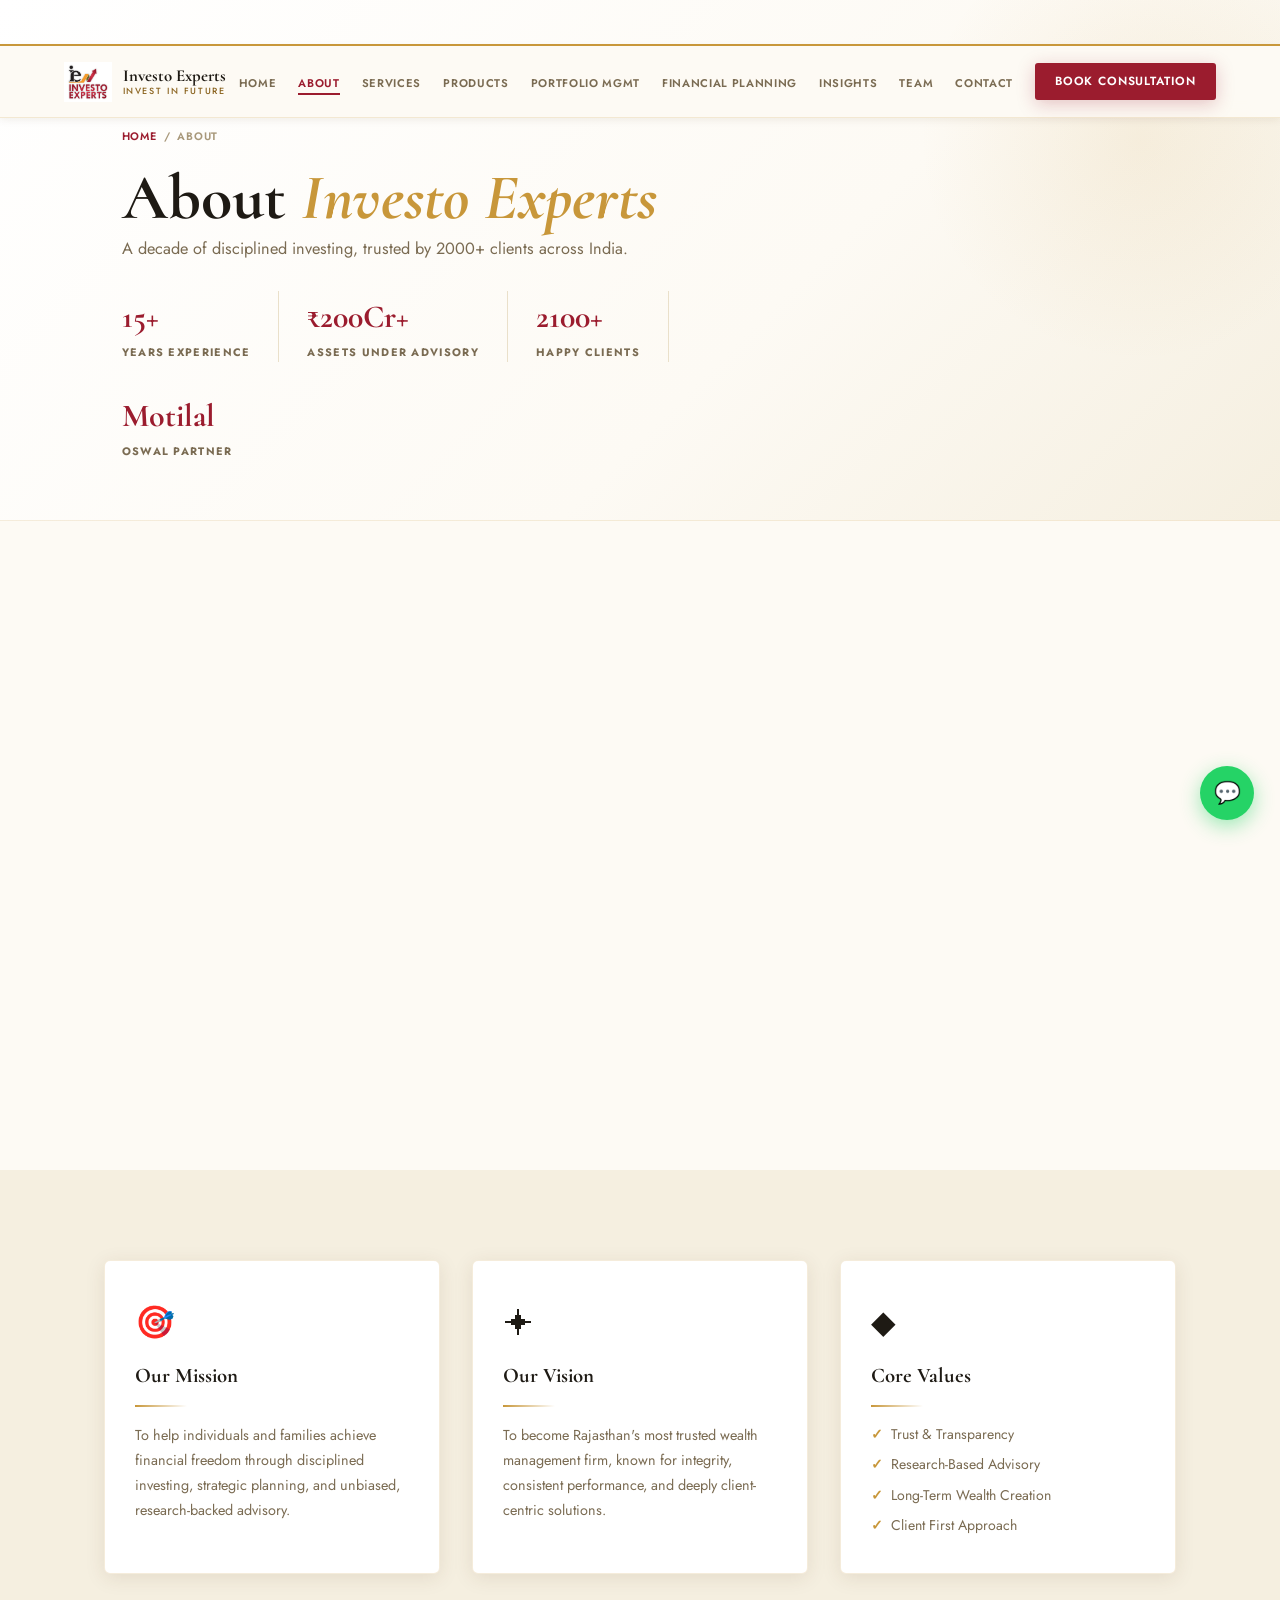
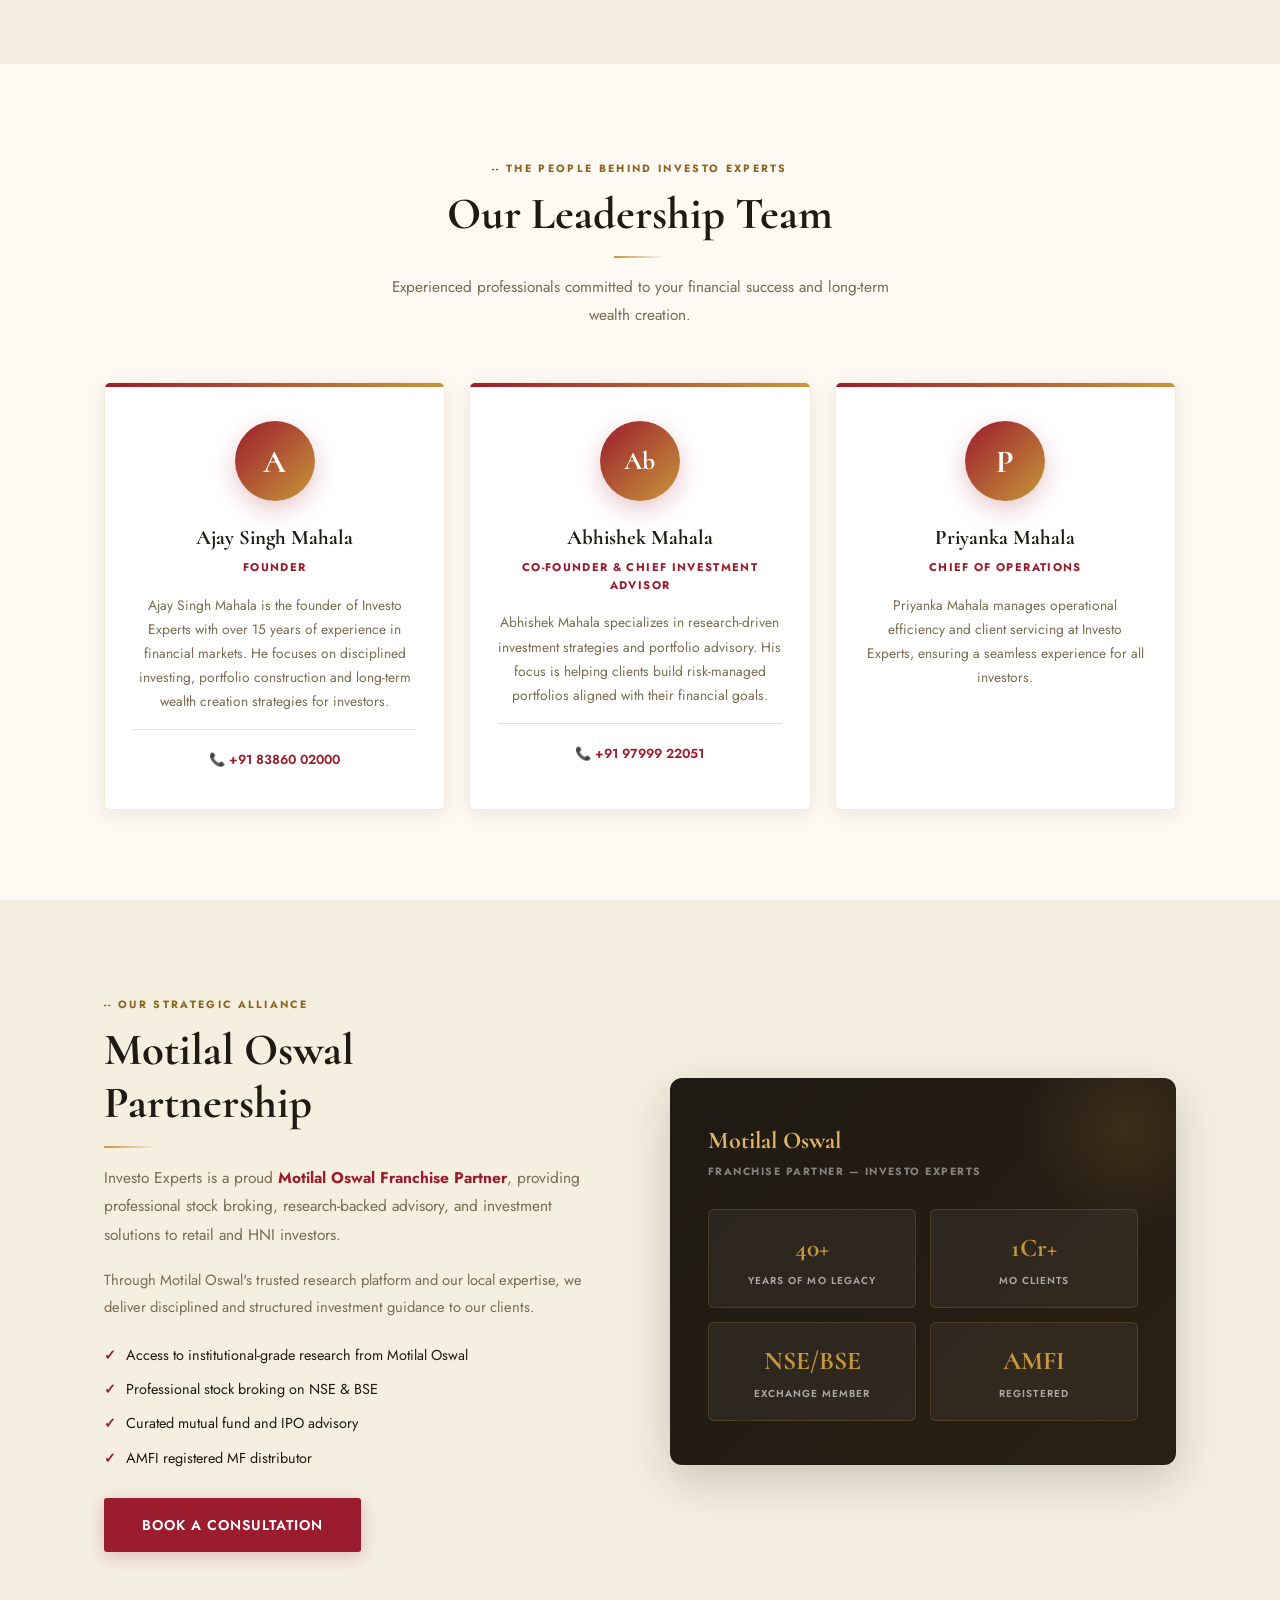
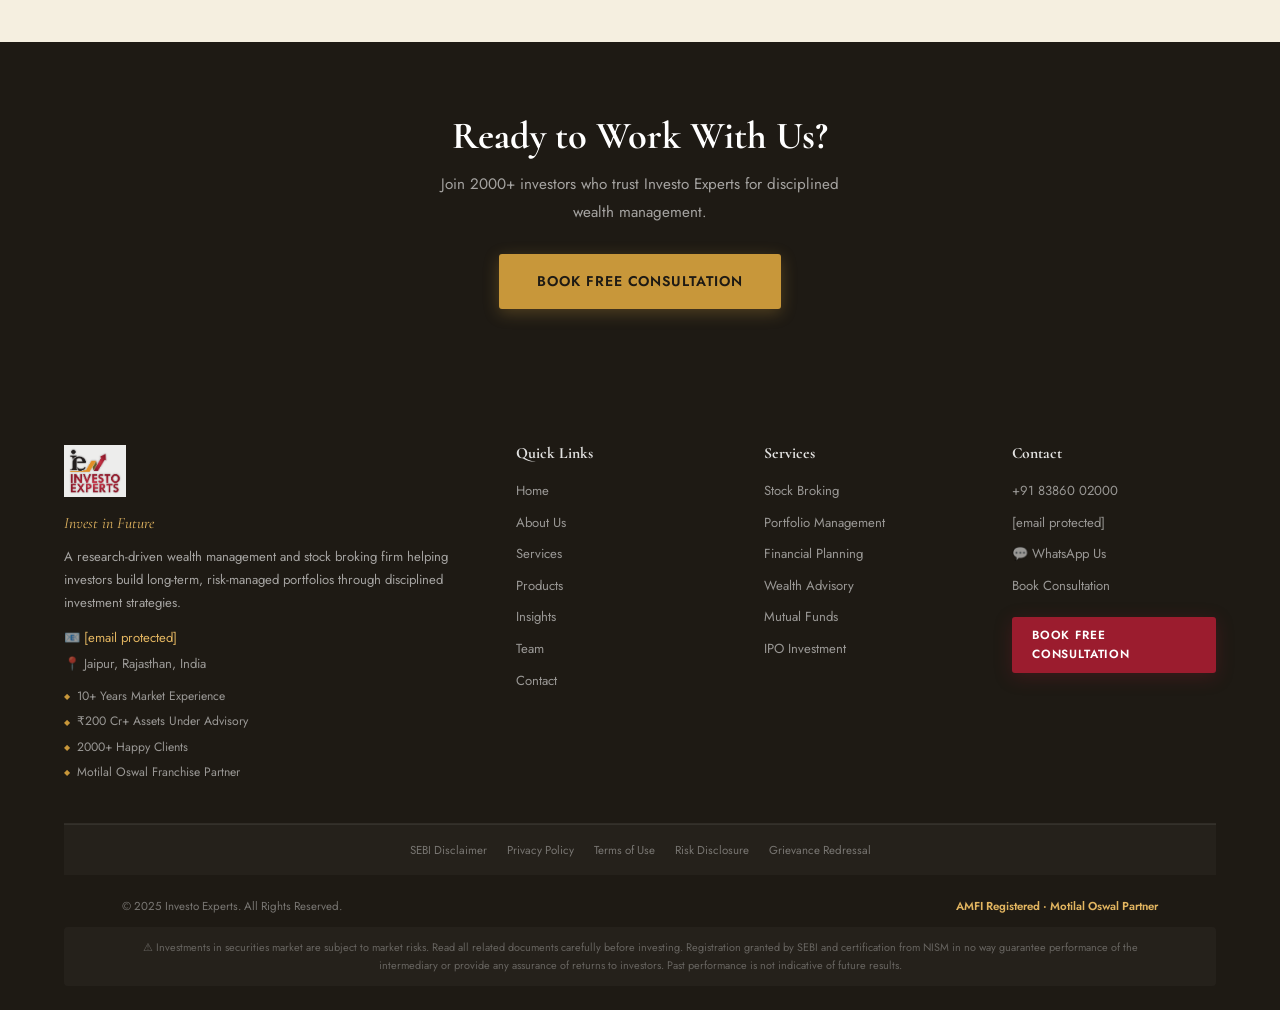
==== about.html @ 19823d16 "Add files via upload" ====
<!DOCTYPE html>
<html lang="en">
<head>
<meta charset="UTF-8">
<meta name="viewport" content="width=device-width,initial-scale=1.0">
<title>About Us | Investo Experts – Jaipur</title>
<meta name="description" content="About Investo Experts, a trusted wealth management firm in Jaipur with 10+ years experience.">
  <link rel="stylesheet" href="style.css">
</head>
<body>
<div style="height:46px;overflow:hidden;border-bottom:2px solid #C8973A;position:fixed;top:0;left:0;right:0;width:100%;z-index:1001">
  <div class="tradingview-widget-container" style="height:46px">
    <div class="tradingview-widget-container__widget"></div>
    <script type="text/javascript" src="https://s3.tradingview.com/external-embedding/embed-widget-ticker-tape.js" async>
    {
      "symbols": [
        {"proName":"NSE:NIFTY","title":"NIFTY 50"},
        {"proName":"BSE:SENSEX","title":"SENSEX"},
        {"proName":"NSE:BANKNIFTY","title":"BANK NIFTY"},
        {"proName":"NSE:RELIANCE","title":"RELIANCE"},
        {"proName":"NSE:TCS","title":"TCS"},
        {"proName":"NSE:HDFCBANK","title":"HDFC BANK"},
        {"proName":"NSE:INFY","title":"INFOSYS"},
        {"proName":"NSE:ICICIBANK","title":"ICICI BANK"}
      ],
      "showSymbolLogo": true,
      "isTransparent": false,
      "displayMode": "adaptive",
      "colorTheme": "light",
      "locale": "en"
    }
    </script>
  </div>
</div>

<nav id="nav">
  <div class="nav-brand">
    <a href="index.html"><img src="[data-uri]" alt="Investo Experts" class="nav-logo"></a>
    <a href="index.html" class="nav-logo-text">Investo Experts<small>Invest in Future</small></a>
  </div>
  <ul class="nav-links"><li><a href="index.html" class="nav-link">Home</a></li>
<li><a href="about.html" class="nav-link active">About</a></li>
<li><a href="services.html" class="nav-link">Services</a></li>
<li><a href="products.html" class="nav-link">Products</a></li>
<li><a href="portfolio-management.html" class="nav-link">Portfolio Mgmt</a></li>
<li><a href="financial-planning.html" class="nav-link">Financial Planning</a></li>
<li><a href="insights.html" class="nav-link">Insights</a></li>
<li><a href="team.html" class="nav-link">Team</a></li>
<li><a href="contact.html" class="nav-link">Contact</a></li>

    <li><a href="contact.html" class="btn bc bsm">Book Consultation</a></li>
  </ul>
  <button class="hamburger" id="hbg" aria-label="Menu"><span></span><span></span><span></span></button>
</nav>
<div class="mmenu" id="mmenu"><a href="index.html" class="mmlink">Home</a>
<a href="about.html" class="mmlink">About</a>
<a href="services.html" class="mmlink">Services</a>
<a href="products.html" class="mmlink">Products</a>
<a href="portfolio-management.html" class="mmlink">Portfolio Mgmt</a>
<a href="financial-planning.html" class="mmlink">Financial Planning</a>
<a href="insights.html" class="mmlink">Insights</a>
<a href="team.html" class="mmlink">Team</a>
<a href="contact.html" class="mmlink">Contact</a>

  <a href="contact.html" class="btn bc" style="margin-top:10px;justify-content:center">Book Free Consultation</a>
</div>
<div class="phero">
  <div class="phero-orb"></div>
  <div class="container">
    <div class="phero-content">
      <div class="breadcrumb"><a href="index.html">Home</a><span>/</span><span>About</span></div>
      <h1 class="display page-hero-title">About <em style="color:var(--gold)">Investo Experts</em></h1>
      <p class="phero-sub">A decade of disciplined investing, trusted by 2000+ clients across India.</p>
      <div style="display:flex;gap:28px;flex-wrap:wrap;margin-top:28px">
        <div style="display:flex;flex-direction:column;gap:2px">
          <span style="font-family:var(--ff-head);font-size:2rem;font-weight:700;color:var(--crimson)">15+</span>
          <span style="font-size:.68rem;font-weight:700;letter-spacing:.12em;text-transform:uppercase;color:var(--mid)">Years Experience</span>
        </div>
        <div style="width:1px;background:var(--cream3)"></div>
        <div style="display:flex;flex-direction:column;gap:2px">
          <span style="font-family:var(--ff-head);font-size:2rem;font-weight:700;color:var(--crimson)">&#8377;200Cr+</span>
          <span style="font-size:.68rem;font-weight:700;letter-spacing:.12em;text-transform:uppercase;color:var(--mid)">Assets Under Advisory</span>
        </div>
        <div style="width:1px;background:var(--cream3)"></div>
        <div style="display:flex;flex-direction:column;gap:2px">
          <span style="font-family:var(--ff-head);font-size:2rem;font-weight:700;color:var(--crimson)">2100+</span>
          <span style="font-size:.68rem;font-weight:700;letter-spacing:.12em;text-transform:uppercase;color:var(--mid)">Happy Clients</span>
        </div>
        <div style="width:1px;background:var(--cream3)"></div>
        <div style="display:flex;flex-direction:column;gap:2px">
          <span style="font-family:var(--ff-head);font-size:2rem;font-weight:700;color:var(--crimson)">Motilal</span>
          <span style="font-size:.68rem;font-weight:700;letter-spacing:.12em;text-transform:uppercase;color:var(--mid)">Oswal Partner</span>
        </div>
      </div>
    </div>
  </div>
</div>
<section style="padding-top:60px">
  <div class="container">
    <div class="phil-grid">
      <div class="rev-l">
        <span class="eyebrow">Who We Are</span>
        <h2 class="hl sec-title">Jaipur's Trusted<br>Wealth Management Firm</h2>
        <div class="gl"></div>
        <p class="lead" style="margin-top:20px;margin-bottom:20px">Investo Experts is a Jaipur-based wealth management and stock broking firm with over a decade of experience guiding investors towards financial independence through structured, research-driven investment strategies.</p>
        <p style="color:var(--mid);line-height:1.8;font-size:.96rem">With &#8377;200+ crore in assets under advisory and a strong family of 2000+ clients, we are committed to delivering consistent, long-term value through integrity, discipline and unwavering client focus.</p>
        <p style="color:var(--mid);line-height:1.8;font-size:.96rem;margin-top:14px">As a Motilal Oswal franchise partner, we combine local expertise with India's most trusted research platform to deliver institutional-quality advisory to retail and HNI investors alike.</p>
      </div>
      <div class="rev-r">
        <div style="display:flex;flex-direction:column;gap:16px">
          <div style="background:var(--white);border:1px solid var(--border);border-radius:8px;padding:24px 28px;box-shadow:0 4px 16px var(--shadow)">
            <div style="font-size:.64rem;font-weight:700;letter-spacing:.14em;text-transform:uppercase;color:var(--gold3);margin-bottom:12px">Our Credentials</div>
            <div style="display:flex;flex-direction:column;gap:10px">
              <div style="display:flex;align-items:center;gap:10px;font-size:.9rem;color:var(--charcoal)"><span style="color:var(--crimson);font-weight:700;font-size:1rem">&#10003;</span> Motilal Oswal Franchise Partner</div>
              <div style="display:flex;align-items:center;gap:10px;font-size:.9rem;color:var(--charcoal)"><span style="color:var(--crimson);font-weight:700;font-size:1rem">&#10003;</span> AMFI Registered MF Distributor</div>
              <div style="display:flex;align-items:center;gap:10px;font-size:.9rem;color:var(--charcoal)"><span style="color:var(--crimson);font-weight:700;font-size:1rem">&#10003;</span> NSE &amp; BSE Member via Partner</div>
              <div style="display:flex;align-items:center;gap:10px;font-size:.9rem;color:var(--charcoal)"><span style="color:var(--crimson);font-weight:700;font-size:1rem">&#10003;</span> CDSL / NSDL Depository Services</div>
              <div style="display:flex;align-items:center;gap:10px;font-size:.9rem;color:var(--charcoal)"><span style="color:var(--crimson);font-weight:700;font-size:1rem">&#10003;</span> 15+ Years Market Experience</div>
              <div style="display:flex;align-items:center;gap:10px;font-size:.9rem;color:var(--charcoal)"><span style="color:var(--crimson);font-weight:700;font-size:1rem">&#10003;</span> &#8377;200 Cr+ Assets Under Advisory</div>
              <div style="display:flex;align-items:center;gap:10px;font-size:.9rem;color:var(--charcoal)"><span style="color:var(--crimson);font-weight:700;font-size:1rem">&#10003;</span> 2100+ Satisfied Clients</div>
            </div>
          </div>
          <a href="contact.html" class="btn bc" style="width:100%;justify-content:center">Book Free Consultation</a>
        </div>
      </div>
    </div>
  </div>
</section>

<section class="s-alt">
  <div class="container">
    <div style="display:grid;grid-template-columns:1fr 1fr 1fr;gap:32px">
      <div class="card" style="padding:36px 30px">
        <div style="font-size:2rem;margin-bottom:16px">&#127919;</div>
        <h3 style="font-family:var(--ff-head);font-size:1.3rem;color:var(--charcoal);margin-bottom:12px">Our Mission</h3>
        <div class="gl"></div>
        <p style="font-size:.9rem;color:var(--mid);line-height:1.75;margin-top:14px">To help individuals and families achieve financial freedom through disciplined investing, strategic planning, and unbiased, research-backed advisory.</p>
      </div>
      <div class="card" style="padding:36px 30px">
        <div style="font-size:2rem;margin-bottom:16px">&#128964;</div>
        <h3 style="font-family:var(--ff-head);font-size:1.3rem;color:var(--charcoal);margin-bottom:12px">Our Vision</h3>
        <div class="gl"></div>
        <p style="font-size:.9rem;color:var(--mid);line-height:1.75;margin-top:14px">To become Rajasthan's most trusted wealth management firm, known for integrity, consistent performance, and deeply client-centric solutions.</p>
      </div>
      <div class="card" style="padding:36px 30px">
        <div style="font-size:2rem;margin-bottom:16px">&#9670;</div>
        <h3 style="font-family:var(--ff-head);font-size:1.3rem;color:var(--charcoal);margin-bottom:12px">Core Values</h3>
        <div class="gl"></div>
        <div style="margin-top:14px;display:flex;flex-direction:column;gap:8px">
          <div style="font-size:.88rem;color:var(--mid);display:flex;gap:8px"><span style="color:var(--gold);font-weight:700">&#10003;</span>Trust &amp; Transparency</div>
          <div style="font-size:.88rem;color:var(--mid);display:flex;gap:8px"><span style="color:var(--gold);font-weight:700">&#10003;</span>Research-Based Advisory</div>
          <div style="font-size:.88rem;color:var(--mid);display:flex;gap:8px"><span style="color:var(--gold);font-weight:700">&#10003;</span>Long-Term Wealth Creation</div>
          <div style="font-size:.88rem;color:var(--mid);display:flex;gap:8px"><span style="color:var(--gold);font-weight:700">&#10003;</span>Client First Approach</div>
        </div>
      </div>
    </div>
  </div>
</section>


<section>
  <div class="container">
    <div class="sec-hdr c">
      <span class="eyebrow">The People Behind Investo Experts</span>
      <h2 class="hl sec-title">Our Leadership Team</h2>
      <div class="gl c"></div>
      <p class="sec-sub">Experienced professionals committed to your financial success and long-term wealth creation.</p>
    </div>
    <div style="display:grid;grid-template-columns:repeat(auto-fit,minmax(280px,1fr));gap:24px">
      <div class="card" style="text-align:center;padding:38px 28px;position:relative;overflow:hidden">
        <div style="position:absolute;top:0;left:0;right:0;height:4px;background:linear-gradient(90deg,var(--crimson),var(--gold))"></div>
        <div style="width:80px;height:80px;border-radius:50%;background:linear-gradient(135deg,var(--crimson),var(--gold));display:flex;align-items:center;justify-content:center;font-family:var(--ff-head);font-size:2rem;font-weight:700;color:#fff;margin:0 auto 20px;box-shadow:0 8px 24px rgba(155,28,46,.25)">A</div>
        <div style="font-family:var(--ff-head);font-size:1.3rem;font-weight:700;color:var(--charcoal);margin-bottom:4px">Ajay Singh Mahala</div>
        <div style="font-size:.7rem;font-weight:700;letter-spacing:.12em;text-transform:uppercase;color:var(--crimson);margin-bottom:16px">Founder</div>
        <p style="font-size:.86rem;color:var(--mid);line-height:1.75">Ajay Singh Mahala is the founder of Investo Experts with over 15 years of experience in financial markets. He focuses on disciplined investing, portfolio construction and long-term wealth creation strategies for investors.</p>
        <div style="margin-top:16px;padding-top:16px;border-top:1px solid var(--cream3)">
          <a href="tel:+918386002000" style="font-size:.82rem;color:var(--crimson);font-weight:600">&#128222; +91 83860 02000</a>
        </div>
      </div>
      <div class="card" style="text-align:center;padding:38px 28px;position:relative;overflow:hidden">
        <div style="position:absolute;top:0;left:0;right:0;height:4px;background:linear-gradient(90deg,var(--crimson),var(--gold))"></div>
        <div style="width:80px;height:80px;border-radius:50%;background:linear-gradient(135deg,var(--crimson),var(--gold));display:flex;align-items:center;justify-content:center;font-family:var(--ff-head);font-size:1.6rem;font-weight:700;color:#fff;margin:0 auto 20px;box-shadow:0 8px 24px rgba(155,28,46,.25)">Ab</div>
        <div style="font-family:var(--ff-head);font-size:1.3rem;font-weight:700;color:var(--charcoal);margin-bottom:4px">Abhishek Mahala</div>
        <div style="font-size:.7rem;font-weight:700;letter-spacing:.12em;text-transform:uppercase;color:var(--crimson);margin-bottom:16px">Co-Founder &amp; Chief Investment Advisor</div>
        <p style="font-size:.86rem;color:var(--mid);line-height:1.75">Abhishek Mahala specializes in research-driven investment strategies and portfolio advisory. His focus is helping clients build risk-managed portfolios aligned with their financial goals.</p>
        <div style="margin-top:16px;padding-top:16px;border-top:1px solid var(--cream3)">
          <a href="tel:+919799922051" style="font-size:.82rem;color:var(--crimson);font-weight:600">&#128222; +91 97999 22051</a>
        </div>
      </div>
      <div class="card" style="text-align:center;padding:38px 28px;position:relative;overflow:hidden">
        <div style="position:absolute;top:0;left:0;right:0;height:4px;background:linear-gradient(90deg,var(--crimson),var(--gold))"></div>
        <div style="width:80px;height:80px;border-radius:50%;background:linear-gradient(135deg,var(--crimson),var(--gold));display:flex;align-items:center;justify-content:center;font-family:var(--ff-head);font-size:2rem;font-weight:700;color:#fff;margin:0 auto 20px;box-shadow:0 8px 24px rgba(155,28,46,.25)">P</div>
        <div style="font-family:var(--ff-head);font-size:1.3rem;font-weight:700;color:var(--charcoal);margin-bottom:4px">Priyanka Mahala</div>
        <div style="font-size:.7rem;font-weight:700;letter-spacing:.12em;text-transform:uppercase;color:var(--crimson);margin-bottom:16px">Chief of Operations</div>
        <p style="font-size:.86rem;color:var(--mid);line-height:1.75">Priyanka Mahala manages operational efficiency and client servicing at Investo Experts, ensuring a seamless experience for all investors.</p>
      </div>
    </div>
  </div>
</section>

<section class="s-alt">
  <div class="container">
    <div style="display:grid;grid-template-columns:1fr 1fr;gap:60px;align-items:center">
      <div>
        <span class="eyebrow">Our Strategic Alliance</span>
        <h2 class="hl sec-title">Motilal Oswal<br>Partnership</h2>
        <div class="gl"></div>
        <p style="font-size:.97rem;color:var(--mid);line-height:1.82;margin:16px 0 18px">Investo Experts is a proud <strong style="color:var(--crimson)">Motilal Oswal Franchise Partner</strong>, providing professional stock broking, research-backed advisory, and investment solutions to retail and HNI investors.</p>
        <p style="font-size:.92rem;color:var(--mid);line-height:1.82;margin-bottom:24px">Through Motilal Oswal's trusted research platform and our local expertise, we deliver disciplined and structured investment guidance to our clients.</p>
        <div style="display:flex;flex-direction:column;gap:11px">
          <div style="display:flex;gap:10px;align-items:center;font-size:.9rem;color:var(--charcoal)"><span style="color:var(--crimson);font-weight:700">&#10003;</span> Access to institutional-grade research from Motilal Oswal</div>
          <div style="display:flex;gap:10px;align-items:center;font-size:.9rem;color:var(--charcoal)"><span style="color:var(--crimson);font-weight:700">&#10003;</span> Professional stock broking on NSE &amp; BSE</div>
          <div style="display:flex;gap:10px;align-items:center;font-size:.9rem;color:var(--charcoal)"><span style="color:var(--crimson);font-weight:700">&#10003;</span> Curated mutual fund and IPO advisory</div>
          <div style="display:flex;gap:10px;align-items:center;font-size:.9rem;color:var(--charcoal)"><span style="color:var(--crimson);font-weight:700">&#10003;</span> AMFI registered MF distributor</div>
        </div>
        <a href="contact.html" class="btn bc blg" style="margin-top:28px">Book a Consultation</a>
      </div>
      <div>
        <div style="background:linear-gradient(135deg,var(--charcoal) 0%,#2A1F12 100%);border-radius:12px;padding:44px 38px;position:relative;overflow:hidden;box-shadow:0 16px 48px rgba(30,26,20,.2)">
          <div style="position:absolute;top:-60px;right:-60px;width:220px;height:220px;border-radius:50%;background:radial-gradient(circle,rgba(200,151,58,.14) 0%,transparent 65%);pointer-events:none"></div>
          <div style="position:relative;z-index:1">
            <div style="font-family:var(--ff-head);font-size:1.5rem;font-weight:700;color:var(--gold2);margin-bottom:4px">Motilal Oswal</div>
            <div style="font-size:.66rem;font-weight:700;letter-spacing:.14em;text-transform:uppercase;color:rgba(255,255,255,.45);margin-bottom:28px">Franchise Partner — Investo Experts</div>
            <div style="display:grid;grid-template-columns:1fr 1fr;gap:14px">
              <div style="background:rgba(255,255,255,.05);border:1px solid rgba(200,151,58,.2);border-radius:6px;padding:18px;text-align:center">
                <div style="font-family:var(--ff-head);font-size:1.6rem;font-weight:700;color:var(--gold)">40+</div>
                <div style="font-size:.63rem;font-weight:600;letter-spacing:.1em;text-transform:uppercase;color:rgba(255,255,255,.6);margin-top:4px">Years of MO Legacy</div>
              </div>
              <div style="background:rgba(255,255,255,.05);border:1px solid rgba(200,151,58,.2);border-radius:6px;padding:18px;text-align:center">
                <div style="font-family:var(--ff-head);font-size:1.6rem;font-weight:700;color:var(--gold)">1Cr+</div>
                <div style="font-size:.63rem;font-weight:600;letter-spacing:.1em;text-transform:uppercase;color:rgba(255,255,255,.6);margin-top:4px">MO Clients</div>
              </div>
              <div style="background:rgba(255,255,255,.05);border:1px solid rgba(200,151,58,.2);border-radius:6px;padding:18px;text-align:center">
                <div style="font-family:var(--ff-head);font-size:1.6rem;font-weight:700;color:var(--gold)">NSE/BSE</div>
                <div style="font-size:.63rem;font-weight:600;letter-spacing:.1em;text-transform:uppercase;color:rgba(255,255,255,.6);margin-top:4px">Exchange Member</div>
              </div>
              <div style="background:rgba(255,255,255,.05);border:1px solid rgba(200,151,58,.2);border-radius:6px;padding:18px;text-align:center">
                <div style="font-family:var(--ff-head);font-size:1.6rem;font-weight:700;color:var(--gold)">AMFI</div>
                <div style="font-size:.63rem;font-weight:600;letter-spacing:.1em;text-transform:uppercase;color:rgba(255,255,255,.6);margin-top:4px">Registered</div>
              </div>
            </div>
          </div>
        </div>
      </div>
    </div>
  </div>
</section>

<div class="cta-s cta-dark">
  <div class="container">
    <h2 class="cta-title">Ready to Work With Us?</h2>
    <p class="cta-sub">Join 2000+ investors who trust Investo Experts for disciplined wealth management.</p>
    <a href="contact.html" class="btn bg blg">Book Free Consultation</a>
  </div>
</div>
<footer>
  <div class="fgrid">
    <div>
      <img src="[data-uri]" alt="Investo Experts" style="height:52px;width:auto;margin-bottom:14px;opacity:0.92">
      <div class="f-tagline">Invest in Future</div>
      <p class="f-desc">A research-driven wealth management and stock broking firm helping investors build long-term, risk-managed portfolios through disciplined investment strategies.</p>
      <p style="margin-top:12px;font-size:.82rem;color:rgba(255,255,255,.55)">&#128231; <a href="/cdn-cgi/l/email-protection#a8c1c6cec7e8c1c6decddbdcc7cdd0d8cddadcdb86cbc7c5" class="f-mail"><span class="__cf_email__" data-cfemail="b4dddad2dbf4dddac2d1c7c0dbd1ccc4d1c6c0c79ad7dbd9">[email&#160;protected]</span></a></p>
      <p style="margin-top:5px;font-size:.82rem;color:rgba(255,255,255,.55)">&#128205; Jaipur, Rajasthan, India</p>
      <div class="f-trust">
        <div class="ft-item">10+ Years Market Experience</div>
        <div class="ft-item">&#8377;200 Cr+ Assets Under Advisory</div>
        <div class="ft-item">2000+ Happy Clients</div>
        <div class="ft-item">Motilal Oswal Franchise Partner</div>
      </div>
    </div>
    <div class="fcol"><h5>Quick Links</h5><ul>
      <li><a href="index.html">Home</a></li>
      <li><a href="about.html">About Us</a></li>
      <li><a href="services.html">Services</a></li>
      <li><a href="products.html">Products</a></li>
      <li><a href="insights.html">Insights</a></li>
      <li><a href="team.html">Team</a></li>
      <li><a href="contact.html">Contact</a></li>
    </ul></div>
    <div class="fcol"><h5>Services</h5><ul>
      <li><a href="services.html">Stock Broking</a></li>
      <li><a href="portfolio-management.html">Portfolio Management</a></li>
      <li><a href="financial-planning.html">Financial Planning</a></li>
      <li><a href="services.html">Wealth Advisory</a></li>
      <li><a href="products.html">Mutual Funds</a></li>
      <li><a href="products.html">IPO Investment</a></li>
    </ul></div>
    <div class="fcol"><h5>Contact</h5><ul>
      <li><a href="tel:+918386002000">+91 83860 02000</a></li>
      <li><a href="/cdn-cgi/l/email-protection#21484f474e61484f574452554e445951445355520f424e4c"><span class="__cf_email__" data-cfemail="8ee7e0e8e1cee7e0f8ebfdfae1ebf6feebfcfafda0ede1e3">[email&#160;protected]</span></a></li>
      <li><a href="https://wa.me/918386002000">&#128172; WhatsApp Us</a></li>
      <li><a href="contact.html">Book Consultation</a></li>
    </ul>
    <div style="margin-top:20px">
      <a href="contact.html" class="btn bc bsm" style="width:100%;justify-content:center">Book Free Consultation</a>
    </div>
    </div>
  </div>
  <div class="f-compliance">
    <div class="f-comp-inner">
      <a href="#">SEBI Disclaimer</a>
      <a href="#">Privacy Policy</a>
      <a href="#">Terms of Use</a>
      <a href="#">Risk Disclosure</a>
      <a href="#">Grievance Redressal</a>
    </div>
  </div>
  <div class="fbot container">
    <span>&#169; 2025 Investo Experts. All Rights Reserved.</span>
    <span class="fbot-sebi">AMFI Registered &#183; Motilal Oswal Partner</span>
  </div>
  <div class="f-sebi-disc">
    &#9888; Investments in securities market are subject to market risks. Read all related documents carefully before investing. Registration granted by SEBI and certification from NISM in no way guarantee performance of the intermediary or provide any assurance of returns to investors. Past performance is not indicative of future results.
  </div>
</footer>
<a href="https://wa.me/918386002000" class="wa-float" target="_blank" title="WhatsApp">&#128172;</a>
<div class="mob-cta">
  <a href="tel:+918386002000" class="mob-call">&#128222; Call</a>
  <a href="https://wa.me/918386002000" class="mob-wa" target="_blank">&#128172; WhatsApp</a>
  <a href="contact.html" class="mob-book">&#128197; Book</a>
</div>
<script data-cfasync="false" src="/cdn-cgi/scripts/5c5dd728/cloudflare-static/email-decode.min.js"></script><script>
// NAV SCROLL
(function(){
  var nav=document.getElementById('nav');
  if(!nav)return;
  function u(){nav.classList.toggle('scrolled',window.scrollY>60)}
  window.addEventListener('scroll',u);u();
})();

// HAMBURGER
(function(){
  var btn=document.getElementById('hbg');
  var menu=document.getElementById('mmenu');
  if(!btn||!menu)return;
  btn.addEventListener('click',function(){
    btn.classList.toggle('open');
    menu.classList.toggle('open');
    document.body.style.overflow=menu.classList.contains('open')?'hidden':'';
  });
  menu.querySelectorAll('a').forEach(function(a){
    a.addEventListener('click',function(){
      btn.classList.remove('open');menu.classList.remove('open');
      document.body.style.overflow='';
    });
  });
})();

// ACTIVE LINK
(function(){
  var cur=window.location.pathname.split('/').pop()||'index.html';
  document.querySelectorAll('.nav-link').forEach(function(a){
    if((a.getAttribute('href')||'')=== cur)a.classList.add('active');
  });
})();

// SCROLL REVEAL
(function(){
  var els=document.querySelectorAll('.reveal,.rev-l,.rev-r');
  if(!els.length)return;
  var io=new IntersectionObserver(function(entries){
    entries.forEach(function(e){if(e.isIntersecting)e.target.classList.add('shown')});
  },{threshold:0.12});
  els.forEach(function(el){io.observe(el)});
})();

// COUNTERS
(function(){
  var counters=document.querySelectorAll('.cnum');
  if(!counters.length)return;
  var done=false;
  function run(){
    if(done)return;done=true;
    counters.forEach(function(el){
      var t=parseFloat(el.dataset.target),dur=2000,step=t/(dur/16),cur=0;
      var iv=setInterval(function(){
        cur=Math.min(cur+step,t);
        el.textContent=Number.isInteger(t)?Math.floor(cur).toLocaleString():cur.toFixed(1);
        if(cur>=t)clearInterval(iv);
      },16);
    });
  }
  var io=new IntersectionObserver(function(e){if(e.some(function(x){return x.isIntersecting}))run()},{threshold:0.3});
  counters.forEach(function(c){io.observe(c)});
})();

// CONTACT FORM
(function(){
  var form=document.getElementById('cform');
  var ok=document.getElementById('form-ok');
  if(!form)return;
  form.addEventListener('submit',function(e){
    e.preventDefault();
    var leads=JSON.parse(localStorage.getItem('ie_leads')||'[]');
    var data={date:new Date().toLocaleString()};
    ['name','phone','email','service','amount','message'].forEach(function(k){
      var el=form.querySelector('[name='+k+']');
      if(el)data[k]=el.value;
    });
    leads.push(data);
    localStorage.setItem('ie_leads',JSON.stringify(leads));
    form.style.display='none';
    if(ok)ok.style.display='block';
  });
})();

// FINANCIAL SCORE TOOL
(function(){
  var btn=document.getElementById('score-btn');
  var res=document.getElementById('score-result');
  if(!btn||!res)return;
  btn.addEventListener('click',function(){
    var age=parseInt(document.getElementById('sc-age')?.value)||35;
    var income=parseInt(document.getElementById('sc-income')?.value)||0;
    var sip=parseInt(document.getElementById('sc-sip')?.value)||0;
    var corpus=parseInt(document.getElementById('sc-corpus')?.value)||0;
    // Simple scoring algorithm
    var score=0;
    var yrs=60-age; if(yrs<0)yrs=1;
    // Savings rate
    var rate=income>0?(sip/income)*100:0;
    if(rate>=30)score+=30;
    else if(rate>=20)score+=22;
    else if(rate>=10)score+=14;
    else score+=5;
    // Corpus vs income ratio
    var corpRatio=income>0?(corpus/income):0;
    if(corpRatio>=10)score+=30;
    else if(corpRatio>=5)score+=20;
    else if(corpRatio>=2)score+=12;
    else score+=4;
    // Timeline score
    if(yrs>=20)score+=25;
    else if(yrs>=15)score+=20;
    else if(yrs>=10)score+=14;
    else score+=7;
    // SIP amount
    if(sip>=50000)score+=15;
    else if(sip>=25000)score+=11;
    else if(sip>=10000)score+=7;
    else score+=2;
    score=Math.min(100,Math.max(10,score));
    var grade,msg;
    if(score>=80){grade='Excellent';msg='Your financial health is outstanding! You are well on track to build serious long-term wealth. Our advisors can help accelerate your journey further.';}
    else if(score>=60){grade='Good';msg='You are building a solid foundation. With a few strategic adjustments, you can significantly accelerate your wealth creation.';}
    else if(score>=40){grade='Needs Work';msg='There is significant room for improvement. A structured financial plan could dramatically improve your long-term wealth outcome.';}
    else{grade='
---- style.css ----
@import url('https://fonts.googleapis.com/css2?family=Cormorant:ital,wght@0,400;0,500;0,600;0,700;1,400;1,600&family=Jost:wght@300;400;500;600;700&display=swap');
:root{
  --cream:#FDFAF4;--cream2:#F5EFE0;--cream3:#EAE0CA;--cream4:#D8C9A8;
  --white:#FFFFFF;
  --crimson:#9B1C2E;--maroon:#7A1520;
  --gold:#C8973A;--gold2:#E2B560;--gold3:#8B6420;
  --charcoal:#1E1A14;--dark2:#2A1F12;
  --mid:#7A6B52;--lt:#A8987A;
  --border:rgba(200,151,58,0.18);--shadow:rgba(80,50,10,0.10);
  --ff-head:'Cormorant',serif;--ff-body:'Jost',sans-serif;
}
*,*::before,*::after{box-sizing:border-box;margin:0;padding:0}
html{scroll-behavior:smooth}
body{font-family:var(--ff-body);background:var(--cream);color:var(--charcoal);overflow-x:hidden;line-height:1.6}
img{max-width:100%;display:block}
a{text-decoration:none;color:inherit}

/* TYPOGRAPHY */
h1,h2,h3,h4,h5{font-family:var(--ff-head);line-height:1.18}
.display{font-family:var(--ff-head);font-size:clamp(2.6rem,5vw,4.4rem);font-weight:700;line-height:1.1}
.display em{font-style:italic;color:var(--crimson)}
.hl{font-family:var(--ff-head);font-size:clamp(1.9rem,3.5vw,2.8rem);font-weight:700}
.hm{font-family:var(--ff-head);font-size:clamp(1.4rem,2.5vw,2rem);font-weight:700}
.eyebrow{font-size:.66rem;font-weight:700;letter-spacing:.22em;text-transform:uppercase;color:var(--gold3);display:inline-block;margin-bottom:10px}
.eyebrow::before{content:'-- '}
.lead{font-size:1.04rem;line-height:1.82;color:var(--mid)}

/* LAYOUT */
.container{max-width:1200px;margin:0 auto;padding:0 5%}
section{padding:90px 0}
.s-alt{background:var(--cream2)}
.s-warm{background:var(--cream3)}
.s-dark{background:var(--charcoal)}

/* GOLD LINE */
.gl{width:52px;height:2px;background:linear-gradient(90deg,var(--gold),transparent);margin:16px 0}
.gl.c{margin:16px auto}

/* BUTTONS */
.btn{display:inline-flex;align-items:center;gap:8px;padding:13px 30px;border-radius:3px;font-family:var(--ff-body);font-weight:600;font-size:.82rem;letter-spacing:.07em;text-transform:uppercase;cursor:pointer;border:none;transition:all .3s;text-decoration:none}
.bc{background:var(--crimson);color:#fff;box-shadow:0 4px 18px rgba(155,28,46,.25)}
.bc:hover{background:var(--maroon);transform:translateY(-2px);box-shadow:0 8px 26px rgba(155,28,46,.35)}
.bg{background:var(--gold);color:var(--charcoal);box-shadow:0 4px 16px rgba(200,151,58,.3)}
.bg:hover{background:var(--gold2);transform:translateY(-2px)}
.bo{background:transparent;border:1.5px solid var(--crimson);color:var(--crimson)}
.bo:hover{background:var(--crimson);color:#fff}
.bow{background:transparent;border:1.5px solid rgba(255,255,255,.5);color:#fff}
.bow:hover{border-color:var(--gold2);color:var(--gold2)}
.bod{background:transparent;border:1.5px solid var(--cream4);color:var(--charcoal)}
.bod:hover{border-color:var(--crimson);color:var(--crimson)}
.bsm{padding:9px 20px;font-size:.74rem}
.blg{padding:16px 38px;font-size:.88rem}

/* NAV */
#nav{position:fixed;top:46px;width:100%;z-index:1000;transition:all .35s;padding:0 5%;height:72px;display:flex;align-items:center;justify-content:space-between;background:rgba(253,250,244,.97);backdrop-filter:blur(14px);border-bottom:1px solid var(--border);box-shadow:0 2px 8px rgba(80,50,10,.08)}
#nav.scrolled{box-shadow:0 4px 24px var(--shadow);background:rgba(253,250,244,.99)}
.nav-brand{display:flex;align-items:center;gap:11px}
.nav-logo{height:40px;width:auto}
.nav-logo-text{font-family:var(--ff-head);font-size:1.05rem;font-weight:700;color:var(--charcoal);line-height:1.2}
.nav-logo-text small{display:block;font-family:var(--ff-body);font-size:.56rem;font-weight:500;letter-spacing:.18em;text-transform:uppercase;color:var(--gold3)}
.nav-links{display:flex;gap:22px;list-style:none;align-items:center}
.nav-link{font-size:.7rem;font-weight:600;color:var(--mid);letter-spacing:.06em;text-transform:uppercase;transition:color .3s;position:relative;padding-bottom:4px}
.nav-link::after{content:'';position:absolute;bottom:0;left:0;width:0;height:1.5px;background:var(--crimson);transition:width .3s}
.nav-link:hover,.nav-link.active{color:var(--crimson)}
.nav-link:hover::after,.nav-link.active::after{width:100%}
.hamburger{display:none;flex-direction:column;gap:5px;cursor:pointer;padding:4px;background:none;border:none}
.hamburger span{display:block;width:24px;height:2px;background:var(--charcoal);transition:all .3s;border-radius:2px}
.hamburger.open span:nth-child(1){transform:rotate(45deg) translate(5px,5px)}
.hamburger.open span:nth-child(2){opacity:0}
.hamburger.open span:nth-child(3){transform:rotate(-45deg) translate(5px,-5px)}
.mmenu{display:none;position:fixed;inset:0;top:118px;background:var(--cream);z-index:999;padding:32px 5%;flex-direction:column;gap:4px;overflow-y:auto;border-top:2px solid var(--gold)}
.mmenu.open{display:flex}
.mmlink{font-size:1.35rem;font-family:var(--ff-head);color:var(--charcoal);padding:11px 0;border-bottom:1px solid var(--cream3);transition:color .3s}
.mmlink:hover{color:var(--crimson)}

/* TICKER */
.ticker-wrap{background:var(--charcoal);padding:9px 0;overflow:hidden;border-bottom:2px solid var(--gold)}
.ticker-track{display:flex;gap:0;white-space:nowrap;animation:tickerScroll 40s linear infinite}
.ticker-track:hover{animation-play-state:paused}
@keyframes tickerScroll{0%{transform:translateX(0)}100%{transform:translateX(-50%)}}
.ticker-item{display:inline-flex;align-items:center;gap:10px;padding:0 32px;border-right:1px solid rgba(255,255,255,.1);font-size:.72rem;font-weight:600;color:rgba(255,255,255,.85);letter-spacing:.05em}
.ticker-name{color:var(--gold2);font-weight:700}
.t-up{color:#4ade80}
.t-dn{color:#f87171}

/* HERO */
.hero{min-height:100vh;background:linear-gradient(135deg,var(--white) 0%,var(--cream) 55%,var(--cream2) 100%);display:flex;align-items:center;position:relative;overflow:hidden;padding-top:118px}
.hero-dots{position:absolute;inset:0;background-image:radial-gradient(circle,rgba(200,151,58,.18) 1px,transparent 1px);background-size:36px 36px;pointer-events:none}
.hero-orb1{position:absolute;width:700px;height:700px;top:-180px;right:-160px;border-radius:50%;background:radial-gradient(circle,rgba(200,151,58,.12) 0%,transparent 65%);pointer-events:none}
.hero-orb2{position:absolute;width:400px;height:400px;bottom:-120px;left:-80px;border-radius:50%;background:radial-gradient(circle,rgba(155,28,46,.07) 0%,transparent 65%);pointer-events:none}
.hero-inner{position:relative;z-index:2;padding:70px 0}
.hero-badge{display:inline-flex;align-items:center;gap:10px;background:rgba(155,28,46,.06);border:1px solid rgba(155,28,46,.18);border-radius:2px;padding:6px 16px;margin-bottom:24px}
.hbdot{width:6px;height:6px;border-radius:50%;background:var(--crimson);animation:blink 2s ease-in-out infinite}
@keyframes blink{0%,100%{opacity:1}50%{opacity:.25}}
.hero-badge span{font-size:.66rem;font-weight:700;letter-spacing:.16em;text-transform:uppercase;color:var(--crimson)}
.hero-title{color:var(--charcoal);max-width:740px;margin-bottom:20px}
.hero-sub{max-width:490px;margin-bottom:38px;color:var(--mid);font-size:1.04rem;line-height:1.82}
.hero-btns{display:flex;gap:12px;flex-wrap:wrap;margin-bottom:52px}
.hero-stats{display:grid;grid-template-columns:repeat(3,1fr);border:1px solid var(--border);border-radius:6px;overflow:hidden;max-width:540px;background:var(--white);box-shadow:0 8px 32px var(--shadow)}
.hstat{padding:20px 22px;border-right:1px solid var(--border)}
.hstat:last-child{border-right:none}
.hstat-num{font-family:var(--ff-head);font-size:1.9rem;font-weight:700;color:var(--charcoal);line-height:1}
.hstat-num em{color:var(--crimson);font-style:normal}
.hstat-lbl{font-size:.64rem;font-weight:600;color:var(--lt);letter-spacing:.1em;text-transform:uppercase;margin-top:4px}

/* TRUST BAR */
.trust-bar{background:var(--crimson);padding:13px 5%}
.trust-items{display:flex;align-items:center;justify-content:center;gap:32px;flex-wrap:wrap}
.trust-item{display:flex;align-items:center;gap:7px;font-size:.7rem;font-weight:700;letter-spacing:.1em;text-transform:uppercase;color:rgba(255,255,255,.92)}
.trust-check{color:var(--gold2);font-size:.9rem}

/* FEATURED / ASSOCIATED WITH */
.assoc-bar{background:var(--cream2);padding:22px 5%;border-top:1px solid var(--cream3);border-bottom:1px solid var(--cream3);overflow:hidden}
.assoc-inner{display:flex;align-items:center;justify-content:center;gap:0;flex-wrap:wrap}
.assoc-label{font-size:.66rem;font-weight:700;letter-spacing:.18em;text-transform:uppercase;color:var(--charcoal);flex-shrink:0;padding-right:28px;border-right:2px solid var(--gold);margin-right:28px}
.assoc-items{display:flex;align-items:center;gap:0;flex-wrap:wrap;justify-content:center}
.assoc-item{display:flex;flex-direction:column;align-items:center;gap:3px;padding:8px 24px;border-right:1px solid var(--cream3);cursor:default}
.assoc-item:last-child{border-right:none}
.assoc-item:hover .assoc-name{color:var(--crimson)}
.assoc-name{font-family:var(--ff-head);font-size:1.05rem;font-weight:700;color:var(--charcoal);transition:color .3s}
.assoc-sub{font-size:.6rem;font-weight:600;letter-spacing:.08em;text-transform:uppercase;color:var(--mid)}
.assoc-dot{width:5px;height:5px;border-radius:50%;background:var(--gold);display:block;margin:0 auto 3px}

/* SEC HEADERS */
.sec-hdr{margin-bottom:52px}
.sec-hdr.c{text-align:center}
.sec-hdr.c .sec-sub{margin-left:auto;margin-right:auto}
.sec-title{color:var(--charcoal)}
.sec-sub{font-size:.96rem;line-height:1.82;color:var(--mid);max-width:540px;margin-top:12px}

/* CARDS */
.card{background:var(--white);border-radius:6px;border:1px solid var(--border);box-shadow:0 4px 20px var(--shadow);transition:all .35s}
.card:hover{transform:translateY(-5px);box-shadow:0 16px 44px rgba(80,50,10,.15)}

/* SERVICE CARDS */
.sgrid{display:grid;grid-template-columns:repeat(auto-fit,minmax(270px,1fr));gap:20px}
.svc-card{padding:32px 26px;position:relative;overflow:hidden}
.svc-card::after{content:'';position:absolute;bottom:0;left:0;right:0;height:3px;background:linear-gradient(90deg,var(--crimson),var(--gold));transform:scaleX(0);transform-origin:left;transition:transform .35s}
.svc-card:hover::after{transform:scaleX(1)}
.svc-icon{font-size:1.7rem;margin-bottom:16px}
.svc-title{font-family:var(--ff-head);font-size:1.18rem;font-weight:700;color:var(--charcoal);margin-bottom:8px}
.svc-desc{font-size:.86rem;line-height:1.75;color:var(--mid)}
.svc-lnk{display:inline-flex;align-items:center;gap:6px;margin-top:14px;font-size:.72rem;font-weight:700;color:var(--crimson);letter-spacing:.08em;text-transform:uppercase;transition:gap .3s}
.svc-lnk:hover{gap:10px}

/* WHO WE WORK WITH */
.wwwork-grid{display:grid;grid-template-columns:repeat(auto-fit,minmax(200px,1fr));gap:16px}
.wwwork-item{background:var(--white);border:1px solid var(--border);border-radius:6px;padding:24px 20px;text-align:center;box-shadow:0 3px 14px var(--shadow);transition:all .3s;position:relative;overflow:hidden}
.wwwork-item::before{content:'';position:absolute;top:0;left:0;right:0;height:3px;background:linear-gradient(90deg,var(--crimson),var(--gold))}
.wwwork-item:hover{transform:translateY(-4px);box-shadow:0 12px 32px rgba(80,50,10,.15)}
.ww-icon{font-size:2rem;margin-bottom:10px}
.ww-title{font-family:var(--ff-head);font-size:1rem;font-weight:700;color:var(--charcoal);margin-bottom:4px}
.ww-desc{font-size:.78rem;color:var(--mid)}

/* CLIENT JOURNEY */
.journey-steps{display:grid;grid-template-columns:repeat(5,1fr);gap:0;position:relative;margin-top:48px}
.journey-steps::before{content:'';position:absolute;top:32px;left:10%;right:10%;height:2px;background:linear-gradient(90deg,var(--crimson),var(--gold),var(--crimson));pointer-events:none;opacity:.3}
.jstep{text-align:center;padding:0 12px;position:relative;z-index:1}
.jstep-num{width:64px;height:64px;border-radius:50%;background:var(--white);border:2px solid var(--crimson);display:flex;align-items:center;justify-content:center;font-family:var(--ff-head);font-size:1.4rem;font-weight:700;color:var(--crimson);margin:0 auto 18px;box-shadow:0 4px 16px rgba(155,28,46,.15);transition:all .3s}
.jstep:hover .jstep-num{background:var(--crimson);color:#fff}
.jstep-title{font-family:var(--ff-head);font-size:.98rem;font-weight:700;color:var(--charcoal);margin-bottom:6px}
.jstep-desc{font-size:.78rem;color:var(--mid);line-height:1.6}

/* PERFORMANCE BLOCK */
.perf-grid{display:grid;grid-template-columns:repeat(auto-fit,minmax(220px,1fr));gap:18px}
.perf-item{background:var(--white);border:1px solid var(--border);border-radius:6px;padding:26px 22px;display:flex;gap:14px;align-items:flex-start;box-shadow:0 3px 14px var(--shadow)}
.perf-check{width:32px;height:32px;border-radius:50%;background:rgba(155,28,46,.08);border:1px solid rgba(155,28,46,.2);display:flex;align-items:center;justify-content:center;color:var(--crimson);font-weight:700;flex-shrink:0;font-size:.9rem}
.perf-text h4{font-family:var(--ff-head);font-size:1rem;font-weight:700;color:var(--charcoal);margin-bottom:4px}
.perf-text p{font-size:.8rem;color:var(--mid);line-height:1.6}

/* PHIL */
.phil-grid{display:grid;grid-template-columns:1fr 1fr;gap:60px;align-items:center}
.phil-points{display:flex;flex-direction:column;gap:16px}
.phil-item{display:flex;gap:12px;align-items:flex-start}
.phil-dot{width:8px;height:8px;border-radius:50%;background:var(--crimson);flex-shrink:0;margin-top:6px}
.phil-item h4{font-family:var(--ff-head);font-size:1rem;font-weight:700;color:var(--charcoal);margin-bottom:3px}
.phil-item p{font-size:.83rem;color:var(--mid);line-height:1.65}
.phil-visual{background:linear-gradient(135deg,var(--charcoal) 0%,var(--dark2) 100%);border-radius:10px;padding:44px 38px;position:relative;overflow:hidden;box-shadow:0 16px 48px rgba(30,26,20,.2)}
.phil-visual::before{content:'';position:absolute;top:-80px;right:-80px;width:280px;height:280px;border-radius:50%;background:radial-gradient(circle,rgba(200,151,58,.14) 0%,transparent 65%);pointer-events:none}
.phil-quote{font-family:var(--ff-head);font-size:1.35rem;font-style:italic;color:#fff;line-height:1.55;position:relative;z-index:1}
.phil-quote::before{content:'C';font-size:4rem;color:var(--gold);line-height:.5;display:block;margin-bottom:14px}
.phil-attr{margin-top:18px;font-size:.74rem;font-weight:700;color:var(--gold2);letter-spacing:.1em;text-transform:uppercase;position:relative;z-index:1}

/* HNI STRIP */
.hni-strip{background:linear-gradient(135deg,var(--charcoal) 0%,var(--dark2) 100%);padding:80px 5%;position:relative;overflow:hidden}
.hni-strip::before{content:'';position:absolute;inset:0;background-image:radial-gradient(circle,rgba(200,151,58,.07) 1px,transparent 1px);background-size:32px 32px;pointer-events:none}
.hni-inner{display:grid;grid-template-columns:1fr 1fr;gap:72px;align-items:center;max-width:1200px;margin:0 auto;position:relative;z-index:1}
.hni-feats{display:flex;flex-direction:column;gap:12px;margin-top:22px}
.hni-feat{display:flex;align-items:center;gap:10px;font-size:.9rem;color:rgba(255,255,255,.8)}
.hni-feat::before{content:'✓';color:var(--gold);font-weight:700;flex-shrink:0}
.hni-card{background:#1E1A14;border:1px solid rgba(200,151,58,.25);border-radius:8px;padding:32px}
.hni-card-title{font-family:var(--ff-head);font-size:1.05rem;font-weight:700;color:var(--gold2);margin-bottom:18px;padding-bottom:12px;border-bottom:1px solid rgba(200,151,58,.18)}
.hni-stat{display:flex;justify-content:space-between;align-items:center;padding:12px 0;border-bottom:1px solid rgba(255,255,255,.08)}
.hni-stat:last-of-type{border-bottom:none}
.hni-stat-label{font-size:.8rem;color:rgba(255,255,255,.6)}
.hni-stat-val{font-family:var(--ff-head);font-size:1.05rem;font-weight:700;color:#fff}

/* INSIGHTS */
.igrid{display:grid;grid-template-columns:repeat(auto-fit,minmax(290px,1fr));gap:24px}
.ins-card{border-radius:6px;overflow:hidden}
.ins-img{height:180px;position:relative;overflow:hidden;display:flex;align-items:center;justify-content:center}
.ins-ip{position:absolute;inset:0;background-image:linear-gradient(45deg,rgba(200,151,58,.12) 1px,transparent 1px),linear-gradient(-45deg,rgba(200,151,58,.12) 1px,transparent 1px);background-size:26px 26px}
.ins-ii{font-size:2.8rem;position:relative;z-index:1}
.ins-body{padding:24px}
.ins-meta{display:flex;align-items:center;gap:10px;margin-bottom:10px}
.ins-cat{font-size:.63rem;font-weight:700;letter-spacing:.12em;text-transform:uppercase;color:var(--crimson);background:rgba(155,28,46,.07);padding:3px 9px;border-radius:2px;border:1px solid rgba(155,28,46,.15)}
.ins-date{font-size:.72rem;color:var(--lt)}
.ins-title{font-family:var(--ff-head);font-size:1.12rem;font-weight:700;color:var(--charcoal);margin-bottom:8px;line-height:1.3;transition:color .3s}
.ins-card:hover .ins-title{color:var(--crimson)}
.ins-exc{font-size:.83rem;color:var(--mid);line-height:1.72;margin-bottom:14px}
.ins-rd{display:inline-flex;align-items:center;gap:5px;font-size:.72rem;font-weight:700;color:var(--crimson);letter-spacing:.08em;text-transform:uppercase;transition:gap .3s}
.ins-rd:hover{gap:9px}

/* TESTIMONIALS */
.tgrid{display:grid;grid-template-columns:repeat(auto-fit,minmax(280px,1fr));gap:20px}
.test-card{padding:30px 26px}
.t-stars{color:var(--gold);font-size:.9rem;letter-spacing:2px;margin-bottom:12px}
.t-text{font-family:var(--ff-head);font-size:1.02rem;font-style:italic;color:var(--charcoal);line-height:1.72;margin-bottom:20px}
.t-auth{display:flex;align-items:center;gap:11px}
.t-av{width:42px;height:42px;border-radius:50%;background:linear-gradient(135deg,var(--crimson),var(--gold));display:flex;align-items:center;justify-content:center;font-family:var(--ff-head);font-size:1rem;font-weight:700;color:#fff}
.t-name{font-weight:700;font-size:.86rem;color:var(--charcoal)}
.t-city{font-size:.72rem;color:var(--lt)}

/* FINANCIAL SCORE TOOL */
.tool-wrap{background:linear-gradient(135deg,var(--charcoal) 0%,var(--dark2) 100%);border-radius:12px;padding:48px;position:relative;overflow:hidden;box-shadow:0 16px 48px rgba(30,26,20,.25)}
.tool-wrap::before{content:'';position:absolute;top:-60px;right:-60px;width:280px;height:280px;border-radius:50%;background:radial-gradient(circle,rgba(200,151,58,.12) 0%,transparent 65%);pointer-events:none}
.tool-form{display:grid;grid-template-columns:1fr 1fr;gap:16px;margin-top:28px}
.tf{display:flex;flex-direction:column;gap:7px}
.tf label{font-size:.64rem;font-weight:700;letter-spacing:.14em;text-transform:uppercase;color:rgba(255,255,255,.55)}
.tf input,.tf select{padding:12px 14px;border:1.5px solid rgba(200,151,58,.25);border-radius:4px;background:rgba(255,255,255,.06);color:#fff;font-family:var(--ff-body);font-size:.9rem;outline:none;transition:border-color .3s}
.tf input:focus,.tf select:focus{border-color:var(--gold)}
.tf input::placeholder{color:rgba(255,255,255,.3)}
.tf select option{background:var(--charcoal);color:#fff}
.tool-btn{grid-column:1/-1;text-align:center;margin-top:8px}
.score-result{display:none;margin-top:24px;background:rgba(200,151,58,.1);border:1px solid rgba(200,151,58,.3);border-radius:8px;padding:24px;text-align:center}
.score-num{font-family:var(--ff-head);font-size:3.5rem;font-weight:700;color:var(--gold);line-height:1}
.score-label{font-size:.78rem;font-weight:700;letter-spacing:.12em;text-transform:uppercase;color:rgba(255,255,255,.6);margin-top:6px}
.score-msg{font-size:.9rem;color:rgba(255,255,255,.75);margin-top:12px;line-height:1.7}

/* VIDEO SECTION */
.video-placeholder{background:var(--charcoal);border-radius:10px;aspect-ratio:16/9;display:flex;align-items:center;justify-content:center;flex-direction:column;gap:16px;cursor:pointer;border:2px dashed rgba(200,151,58,.3);transition:border-color .3s;position:relative;overflow:hidden}
.video-placeholder:hover{border-color:var(--gold)}
.vplay{width:72px;height:72px;border-radius:50%;background:var(--crimson);display:flex;align-items:center;justify-content:center;font-size:1.6rem;box-shadow:0 8px 24px rgba(155,28,46,.4)}
.vtxt{font-family:var(--ff-head);font-size:1.1rem;color:rgba(255,255,255,.7)}

/* CTA STRIPS */
.cta-s{padding:72px 5%;text-align:center}
.cta-crimson{background:var(--crimson)}
.cta-gold{background:var(--gold)}
.cta-dark{background:var(--charcoal)}
.cta-cream{background:var(--cream2);border-top:1px solid var(--cream3)}
.cta-title{font-family:var(--ff-head);font-size:clamp(1.7rem,3vw,2.4rem);font-weight:700;color:#fff;margin-bottom:12px}
.cta-gold .cta-title,.cta-cream .cta-title{color:var(--charcoal)}
.cta-sub{font-size:.95rem;max-width:440px;margin:0 auto 28px;line-height:1.8;color:rgba(255,255,255,.6)}
.cta-gold .cta-sub,.cta-cream .cta-sub{color:var(--mid)}
.cta-btns{display:flex;gap:12px;justify-content:center;flex-wrap:wrap}

/* 3 CTA FUNNELS */
.funnel-grid{display:grid;grid-template-columns:repeat(3,1fr);gap:20px}
.funnel-card{border-radius:8px;padding:34px 28px;text-align:center;position:relative;overflow:hidden}
.funnel-card-retail{background:linear-gradient(135deg,var(--cream) 0%,var(--cream2) 100%);border:1px solid var(--border)}
.funnel-card-hni{background:linear-gradient(135deg,var(--charcoal) 0%,var(--dark2) 100%)}
.funnel-card-beginner{background:linear-gradient(135deg,rgba(155,28,46,.06) 0%,rgba(200,151,58,.08) 100%);border:1px solid rgba(155,28,46,.15)}
.funnel-icon{font-size:2.2rem;margin-bottom:14px}
.funnel-label{font-size:.62rem;font-weight:700;letter-spacing:.16em;text-transform:uppercase;margin-bottom:8px}
.funnel-card-retail .funnel-label{color:var(--gold3)}
.funnel-card-hni .funnel-label{color:var(--gold2)}
.funnel-card-beginner .funnel-label{color:var(--crimson)}
.funnel-title{font-family:var(--ff-head);font-size:1.25rem;font-weight:700;margin-bottom:10px}
.funnel-card-retail .funnel-title{color:var(--charcoal)}
.funnel-card-hni .funnel-title{color:#fff}
.funnel-card-beginner .funnel-title{color:var(--charcoal)}
.funnel-desc{font-size:.82rem;margin-bottom:20px;line-height:1.7}
.funnel-card-retail .funnel-desc{color:var(--mid)}
.funnel-card-hni .funnel-desc{color:rgba(255,255,255,.6)}
.funnel-card-beginner .funnel-desc{color:var(--mid)}

/* TEAM */
.tcard{text-align:center;padding:36px 26px;position:relative;overflow:hidden}
.tcard::before{content:'';position:absolute;top:0;left:0;right:0;height:4px;background:linear-gradient(90deg,var(--crimson),var(--gold))}
.tav{width:78px;height:78px;border-radius:50%;background:linear-gradient(135deg,var(--crimson),var(--gold));display:flex;align-items:center;justify-content:center;font-family:var(--ff-head);font-size:1.9rem;font-weight:700;color:#fff;margin:0 auto 18px;box-shadow:0 8px 24px rgba(155,28,46,.25)}
.tname{font-family:var(--ff-head);font-size:1.2rem;font-weight:700;color:var(--charcoal);text-align:center;margin-bottom:4px}
.trole{text-align:center;font-size:.7rem;font-weight:700;letter-spacing:.12em;text-transform:uppercase;color:var(--crimson);margin-bottom:12px}
.tbio{font-size:.84rem;color:var(--mid);line-height:1.72}

/* CONTACT */
.cgrid{display:grid;grid-template-columns:1fr 1.3fr;gap:56px;align-items:start}
.ci{display:flex;gap:13px;align-items:flex-start;margin-bottom:20px}
.ci-icon{width:42px;height:42px;border-radius:6px;background:rgba(155,28,46,.07);border:1px solid rgba(155,28,46,.15);display:flex;align-items:center;justify-content:center;font-size:.95rem;flex-shrink:0}
.ci h5{font-size:.64rem;font-weight:700;color:var(--crimson);letter-spacing:.12em;text-transform:uppercase;margin-bottom:3px}
.ci p,.ci a{font-size:.9rem;color:var(--charcoal);line-height:1.5;transition:color .3s}
.ci a:hover{color:var(--crimson)}
.fbox{background:var(--white);border-radius:8px;padding:40px;box-shadow:0 16px 48px var(--shadow);border:1px solid var(--border)}
.fbox h3{font-family:var(--ff-head);font-size:1.45rem;font-weight:700;color:var(--charcoal);margin-bottom:24px}
.fg{margin-bottom:15px}
.fg label{display:block;font-size:.65rem;font-weight:700;color:var(--lt);letter-spacing:.12em;text-transform:uppercase;margin-bottom:6px}
.fg input,.fg select,.fg textarea{width:100%;padding:12px 14px;border:1.5px solid var(--cream3);border-radius:4px;font-family:var(--ff-body);font-size:.9rem;color:var(--charcoal);background:var(--cream);outline:none;transition:border-color .3s;resize:none}
.fg input:focus,.fg select:focus,.fg textarea:focus{border-color:var(--crimson)}
.frow{display:grid;grid-template-columns:1fr 1fr;gap:13px}

/* PAGE HERO - LIGHT */
.phero{background:linear-gradient(135deg,var(--white) 0%,var(--cream) 60%,var(--cream2) 100%);padding:128px 5% 60px;position:relative;overflow:hidden;border-bottom:1px solid var(--border)}
.phero-dots{position:absolute;inset:0;background-image:radial-gradient(circle,rgba(200,151,58,.15) 1px,transparent 1px);background-size:34px 34px;pointer-events:none}
.phero-orb{position:absolute;top:-100px;right:-100px;width:480px;height:480px;border-radius:50%;background:radial-gradient(circle,rgba(200,151,58,.1) 0%,transparent 65%);pointer-events:none}
.phero-content{position:relative;z-index:1;max-width:680px}
.phero-title{color:var(--charcoal);margin-bottom:14px}
.phero-sub{color:var(--mid);font-size:1.02rem;line-height:1.8}
.breadcrumb{display:flex;align-items:center;gap:7px;margin-bottom:18px;font-size:.68rem;font-weight:600;color:var(--lt);letter-spacing:.07em;text-transform:uppercase}
.breadcrumb a{color:var(--crimson)}
.breadcrumb span{color:var(--lt)}

/* BLOG */
.post-layout{display:grid;grid-template-columns:1fr 340px;gap:56px;align-items:start}
.post-content{font-size:.97rem;line-height:1.86;color:#3A3020}
.post-content h2{font-family:var(--ff-head);font-size:1.65rem;font-weight:700;color:var(--charcoal);margin:38px 0 12px}
.post-content h3{font-family:var(--ff-head);font-size:1.3rem;font-weight:700;color:var(--charcoal);margin:30px 0 10px}
.post-content p{margin-bottom:16px}
.post-content ul,.post-content ol{margin:0 0 16px 20px}
.post-content li{margin-bottom:7px}
.post-content blockquote{border-left:3px solid var(--crimson);padding:14px 20px;margin:24px 0;background:rgba(155,28,46,.04);font-family:var(--ff-head);font-style:italic;font-size:1.05rem;color:var(--charcoal);border-radius:0 4px 4px 0}
.post-content .hbox{background:var(--charcoal);color:#fff;padding:20px 24px;border-radius:6px;margin:24px 0;border-left:4px solid var(--gold)}
.post-content .hbox p{color:rgba(255,255,255,.82);margin-bottom:0}
.psidebar{position:sticky;top:88px;display:flex;flex-direction:column;gap:20px}
.scta{background:var(--charcoal);border-radius:8px;padding:28px;text-align:center}
.scta h3{font-family:var(--ff-head);font-size:1.2rem;color:#fff;margin-bottom:8px}
.scta p{font-size:.82rem;color:rgba(255,255,255,.65);margin-bottom:16px;line-height:1.7}
.sshare{background:var(--white);border:1px solid var(--border);border-radius:8px;padding:20px;box-shadow:0 4px 16px var(--shadow)}
.sshare h4{font-family:var(--ff-head);font-size:.95rem;color:var(--charcoal);margin-bottom:11px}
.sh-btns{display:flex;gap:9px}
.sh-btn{flex:1;padding:8px;border-radius:4px;font-size:.72rem;font-weight:600;text-align:center;border:1px solid var(--cream3);color:var(--charcoal);transition:all .3s;cursor:pointer;background:var(--cream);text-decoration:none;display:block}
.sh-btn:hover{background:var(--crimson);color:#fff;border-color:var(--crimson)}

/* COMPLIANCE / FOOTER */
footer{background:var(--charcoal);color:rgba(255,255,255,.55);padding:64px 5% 24px}
.fgrid{display:grid;grid-template-columns:2fr 1fr 1fr 1fr;gap:44px;max-width:1200px;margin:0 auto;padding-bottom:40px;border-bottom:1px solid rgba(255,255,255,.08)}
.f-tagline{font-family:var(--ff-head);font-size:.98rem;font-style:italic;color:var(--gold2);margin-bottom:9px}
.f-desc{font-size:.82rem;line-height:1.78;color:rgba(255,255,255,.6)}
.f-mail{color:var(--gold2);transition:color .3s}
.f-mail:hover{color:var(--gold)}
.f-trust{display:flex;flex-direction:column;gap:6px;margin-top:13px}
.ft-item{font-size:.76rem;color:rgba(255,255,255,.55);display:flex;align-items:center;gap:7px}
.ft-item::before{content:'◆';color:var(--gold);font-size:.5rem}
.fcol h5{font-family:var(--ff-head);font-size:.98rem;font-weight:700;color:rgba(255,255,255,.88);margin-bottom:14px}
.fcol ul{list-style:none;display:flex;flex-direction:column;gap:6px}
.fcol ul a{font-size:.82rem;color:rgba(255,255,255,.55);transition:color .3s}
.fcol ul a:hover{color:var(--gold2)}
.f-compliance{background:rgba(255,255,255,.03);border-top:1px solid rgba(255,255,255,.07);padding:16px 0;margin-top:0}
.f-comp-inner{max-width:1200px;margin:0 auto;padding:0 5%;display:flex;gap:20px;flex-wrap:wrap;justify-content:center}
.f-comp-inner a{font-size:.72rem;color:rgba(255,255,255,.38);transition:color .3s}
.f-comp-inner a:hover{color:var(--gold2)}
.fbot{max-width:1200px;margin:0 auto;padding-top:22px;display:flex;justify-content:space-between;align-items:center;flex-wrap:wrap;gap:9px;font-size:.72rem;color:rgba(255,255,255,.4)}
.fbot-sebi{color:var(--gold2);font-weight:600}
.f-sebi-disc{max-width:1200px;margin:12px auto 0;padding:12px 5%;background:rgba(255,255,255,.03);border-radius:4px;font-size:.68rem;line-height:1.6;color:rgba(255,255,255,.3);text-align:center}

/* WA FLOAT */
.wa-float{position:fixed;bottom:80px;right:26px;z-index:998;width:54px;height:54px;border-radius:50%;background:#25D366;color:#fff;display:flex;align-items:center;justify-content:center;font-size:1.35rem;text-decoration:none;box-shadow:0 6px 20px rgba(37,211,102,.45);transition:transform .3s;animation:wap 2.5s ease-in-out infinite}
.wa-float:hover{transform:scale(1.1)}
@keyframes wap{0%,100%{box-shadow:0 6px 20px rgba(37,211,102,.45)}50%{box-shadow:0 6px 30px rgba(37,211,102,.65)}}

/* STICKY MOBILE CTA */
.mob-cta{display:none;position:fixed;bottom:0;left:0;right:0;z-index:997;background:var(--charcoal);border-top:2px solid var(--gold);padding:10px 16px;gap:8px}
.mob-cta a{flex:1;display:flex;align-items:center;justify-content:center;gap:6px;padding:11px 0;border-radius:4px;font-size:.72rem;font-weight:700;letter-spacing:.07em;text-transform:uppercase;transition:all .3s;text-decoration:none}
.mob-call{background:var(--crimson);color:#fff}
.mob-wa{background:#25D366;color:#fff}
.mob-book{background:var(--gold);color:var(--charcoal)}

/* REVEAL */
.reveal{opacity:0;transform:translateY(24px);transition:opacity .7s ease,transform .7s ease}
.reveal.shown{opacity:1;transform:none}
.rev-l{opacity:0;transform:translateX(-24px);transition:opacity .7s ease,transform .7s ease}
.rev-l.shown{opacity:1;transform:none}
.rev-r{opacity:0;transform:translateX(24px);transition:opacity .7s ease,transform .7s ease}
.rev-r.shown{opacity:1;transform:none}
.d1{transition-delay:.1s}.d2{transition-delay:.2s}.d3{transition-delay:.3s}.d4{transition-delay:.4s}.d5{transition-delay:.5s}

/* RESPONSIVE */
@media(max-width:1024px){
  .fgrid{grid-template-columns:1fr 1fr}
  .phil-grid,.hni-inner,.cgrid,.post-layout,.funnel-grid{grid-template-columns:1fr}
  .psidebar{position:static}
  .journey-steps{grid-template-columns:1fr 1fr}
  .journey-steps::before{display:none}
}
@media(max-width:768px){
  section{padding:60px 0}
  .nav-links,#nav .btn{display:none}
  .hamburger{display:flex}
  .hero-stats{grid-template-columns:1fr}
  .hstat{border-right:none;border-bottom:1px solid var(--border)}
  .hstat:last-child{border-bottom:none}
  .fgrid{grid-template-columns:1fr}
  .frow{grid-template-columns:1fr}
  .trust-items{gap:16px}
  .phero{padding:126px 5% 52px}
  .mob-cta{display:flex}
  .tool-form{grid-template-columns:1fr}
  body{padding-bottom:60px}
  .wwwork-grid{grid-template-columns:1fr 1fr}
  .journey-steps{grid-template-columns:1fr}
  .perf-grid{grid-template-columns:1fr}
}
@media(max-width:480px){
  .hero-btns{flex-direction:column}
  .btn.blg{width:100%;justify-content:center}
  .wwwork-grid{grid-template-columns:1fr}
  .assoc-items{gap:20px}
}
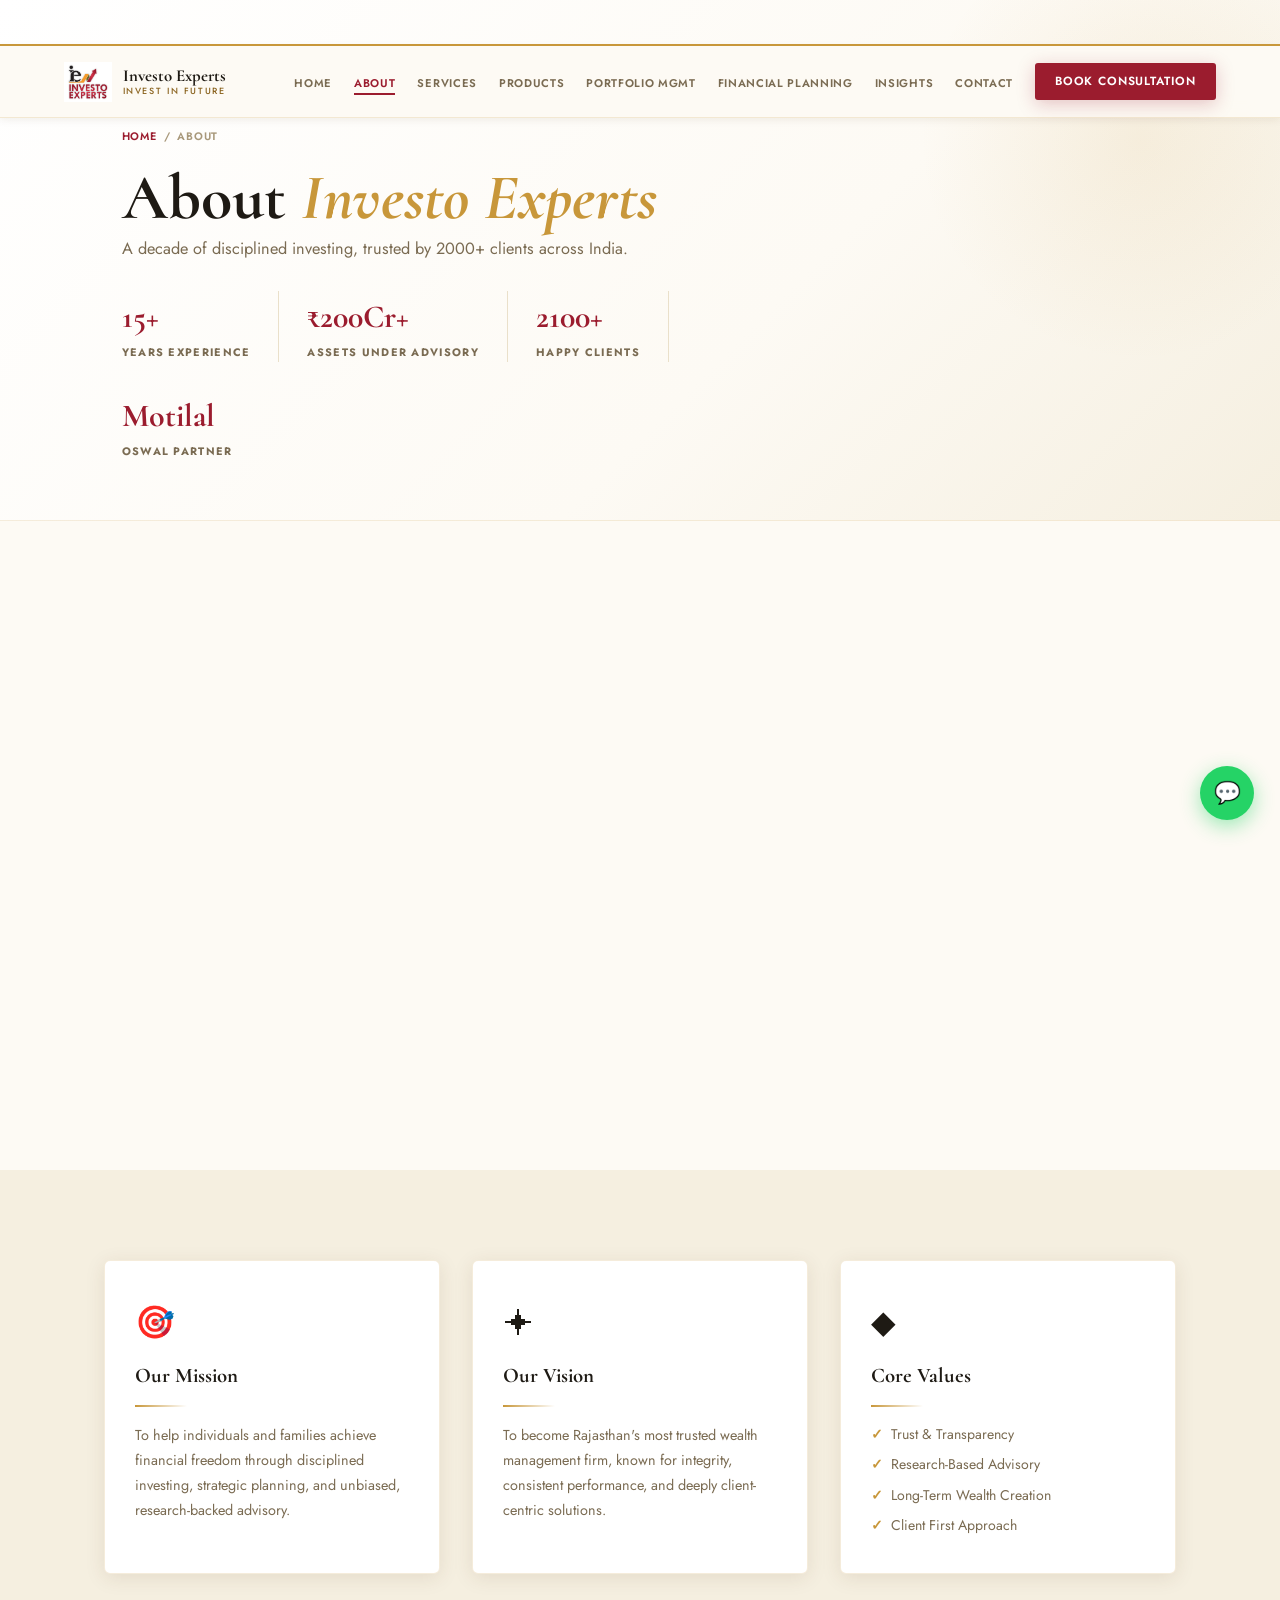
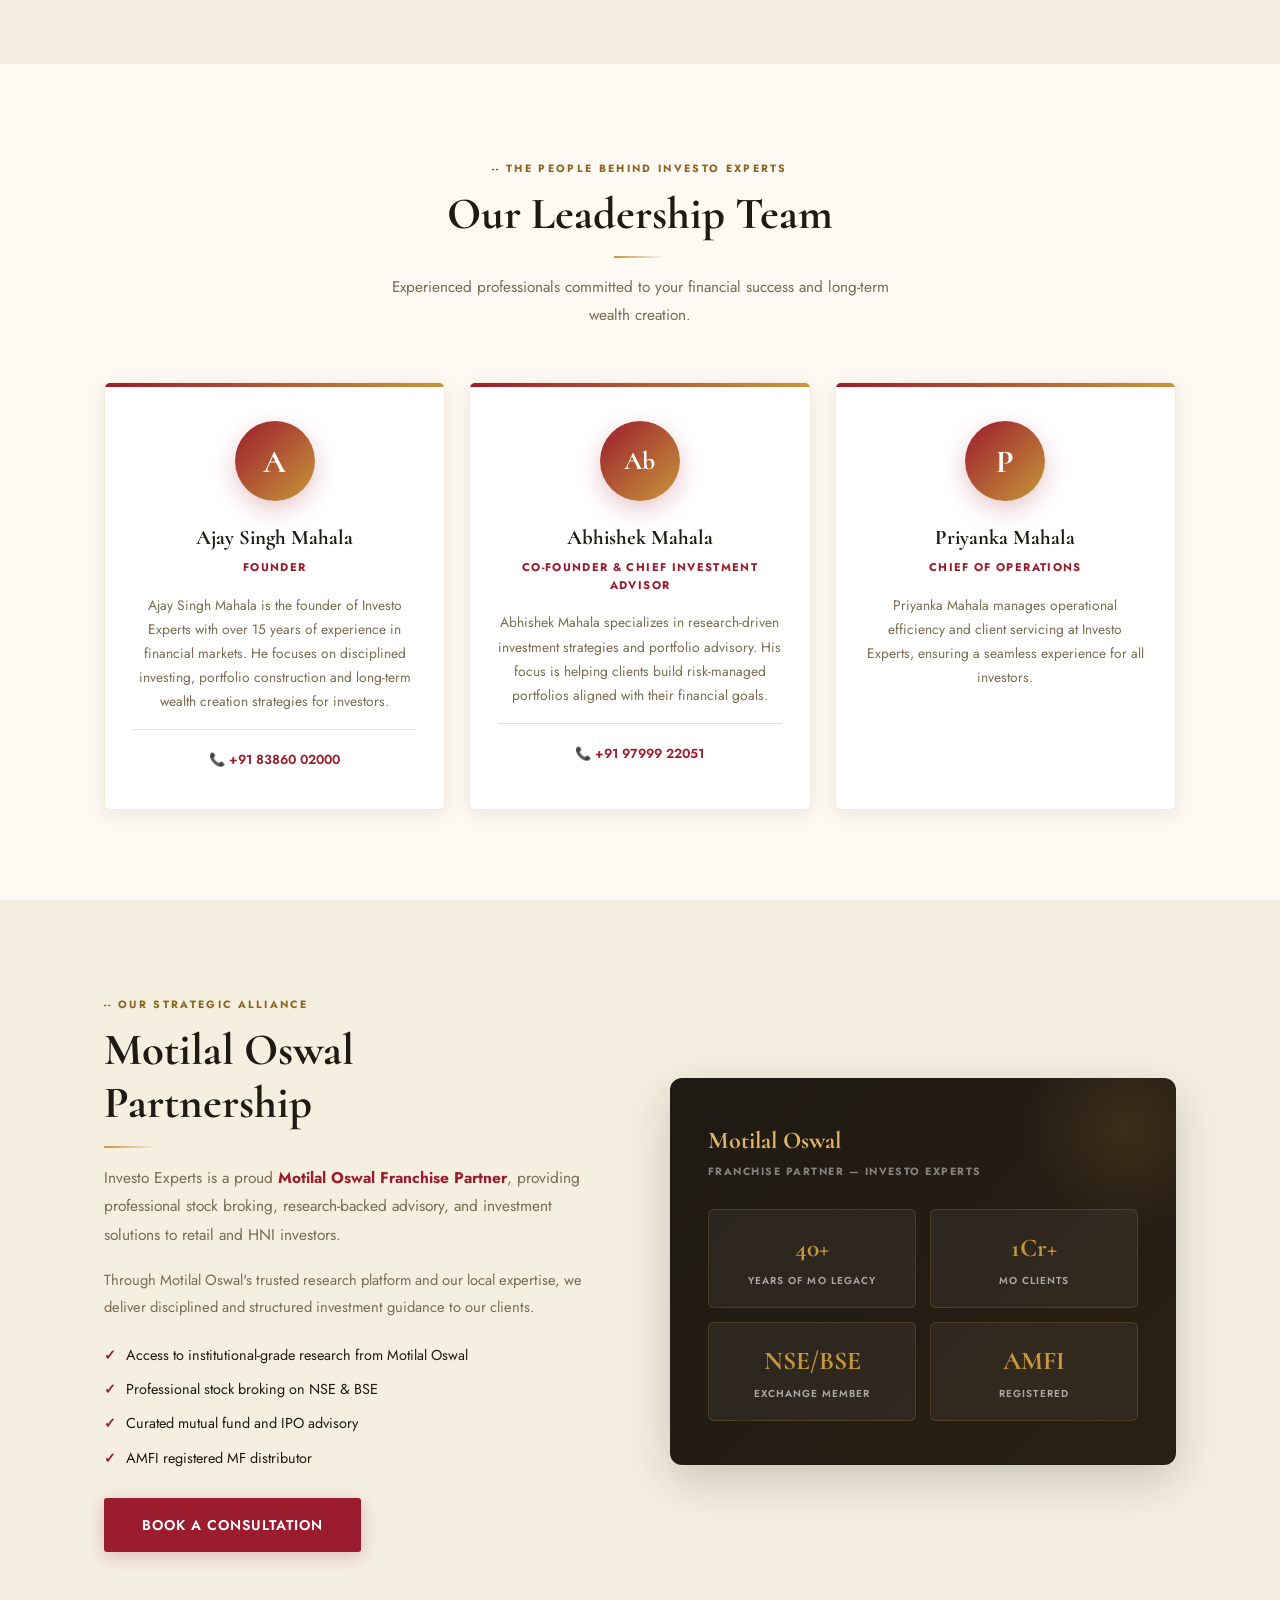
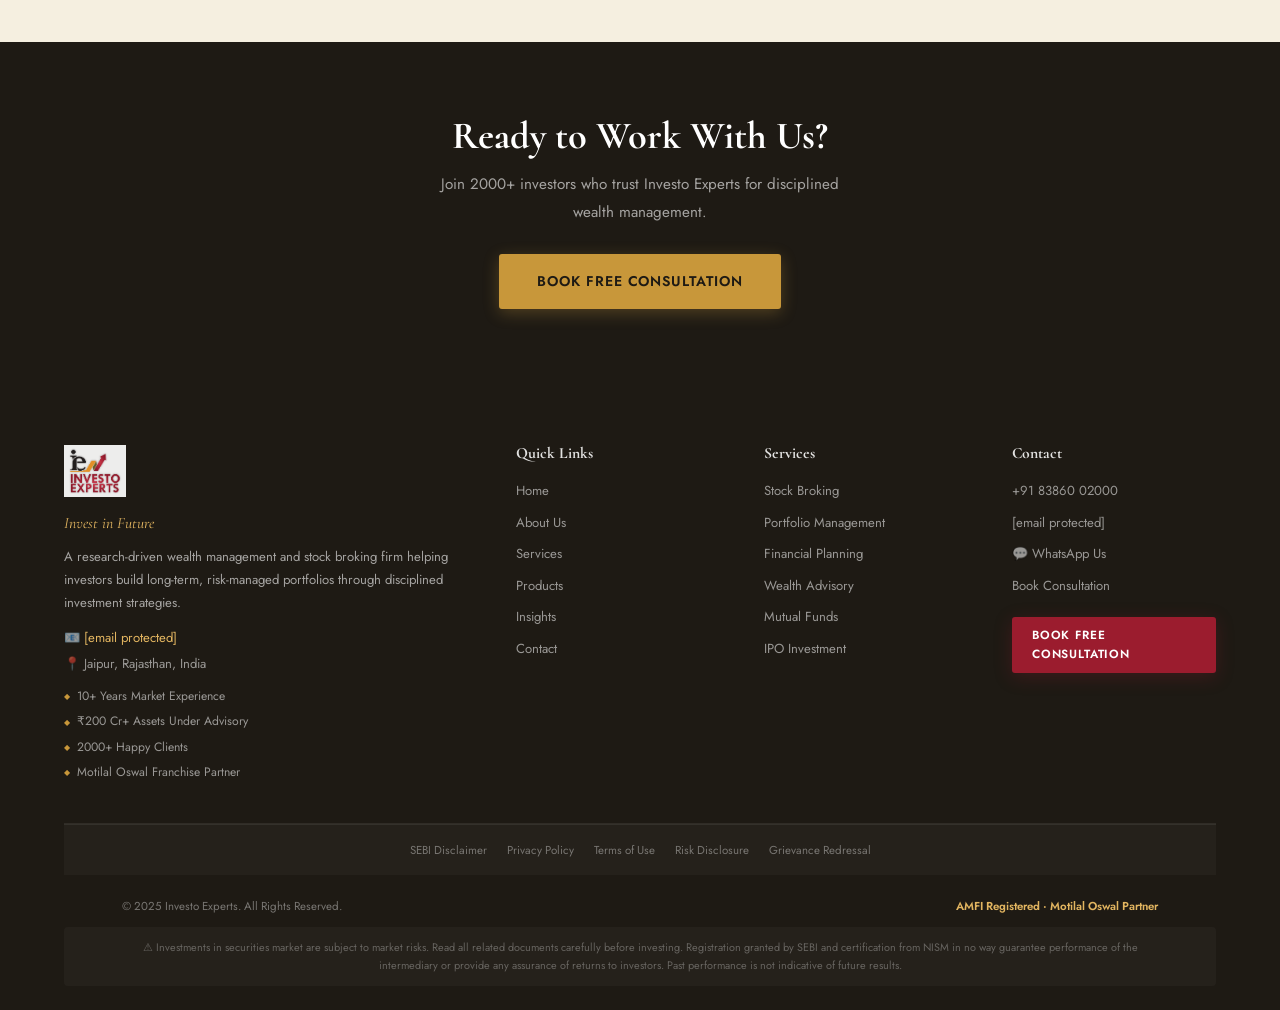
==== commit 6182edf0: "Remove team page navigation" ====
--- a/about.html
+++ b/about.html
@@ -45,7 +45,6 @@
 <li><a href="portfolio-management.html" class="nav-link">Portfolio Mgmt</a></li>
 <li><a href="financial-planning.html" class="nav-link">Financial Planning</a></li>
 <li><a href="insights.html" class="nav-link">Insights</a></li>
-<li><a href="team.html" class="nav-link">Team</a></li>
 <li><a href="contact.html" class="nav-link">Contact</a></li>
 
     <li><a href="contact.html" class="btn bc bsm">Book Consultation</a></li>
@@ -59,7 +58,6 @@
 <a href="portfolio-management.html" class="mmlink">Portfolio Mgmt</a>
 <a href="financial-planning.html" class="mmlink">Financial Planning</a>
 <a href="insights.html" class="mmlink">Insights</a>
-<a href="team.html" class="mmlink">Team</a>
 <a href="contact.html" class="mmlink">Contact</a>
 
   <a href="contact.html" class="btn bc" style="margin-top:10px;justify-content:center">Book Free Consultation</a>
@@ -274,7 +272,6 @@
       <li><a href="services.html">Services</a></li>
       <li><a href="products.html">Products</a></li>
       <li><a href="insights.html">Insights</a></li>
-      <li><a href="team.html">Team</a></li>
       <li><a href="contact.html">Contact</a></li>
     </ul></div>
     <div class="fcol"><h5>Services</h5><ul>
